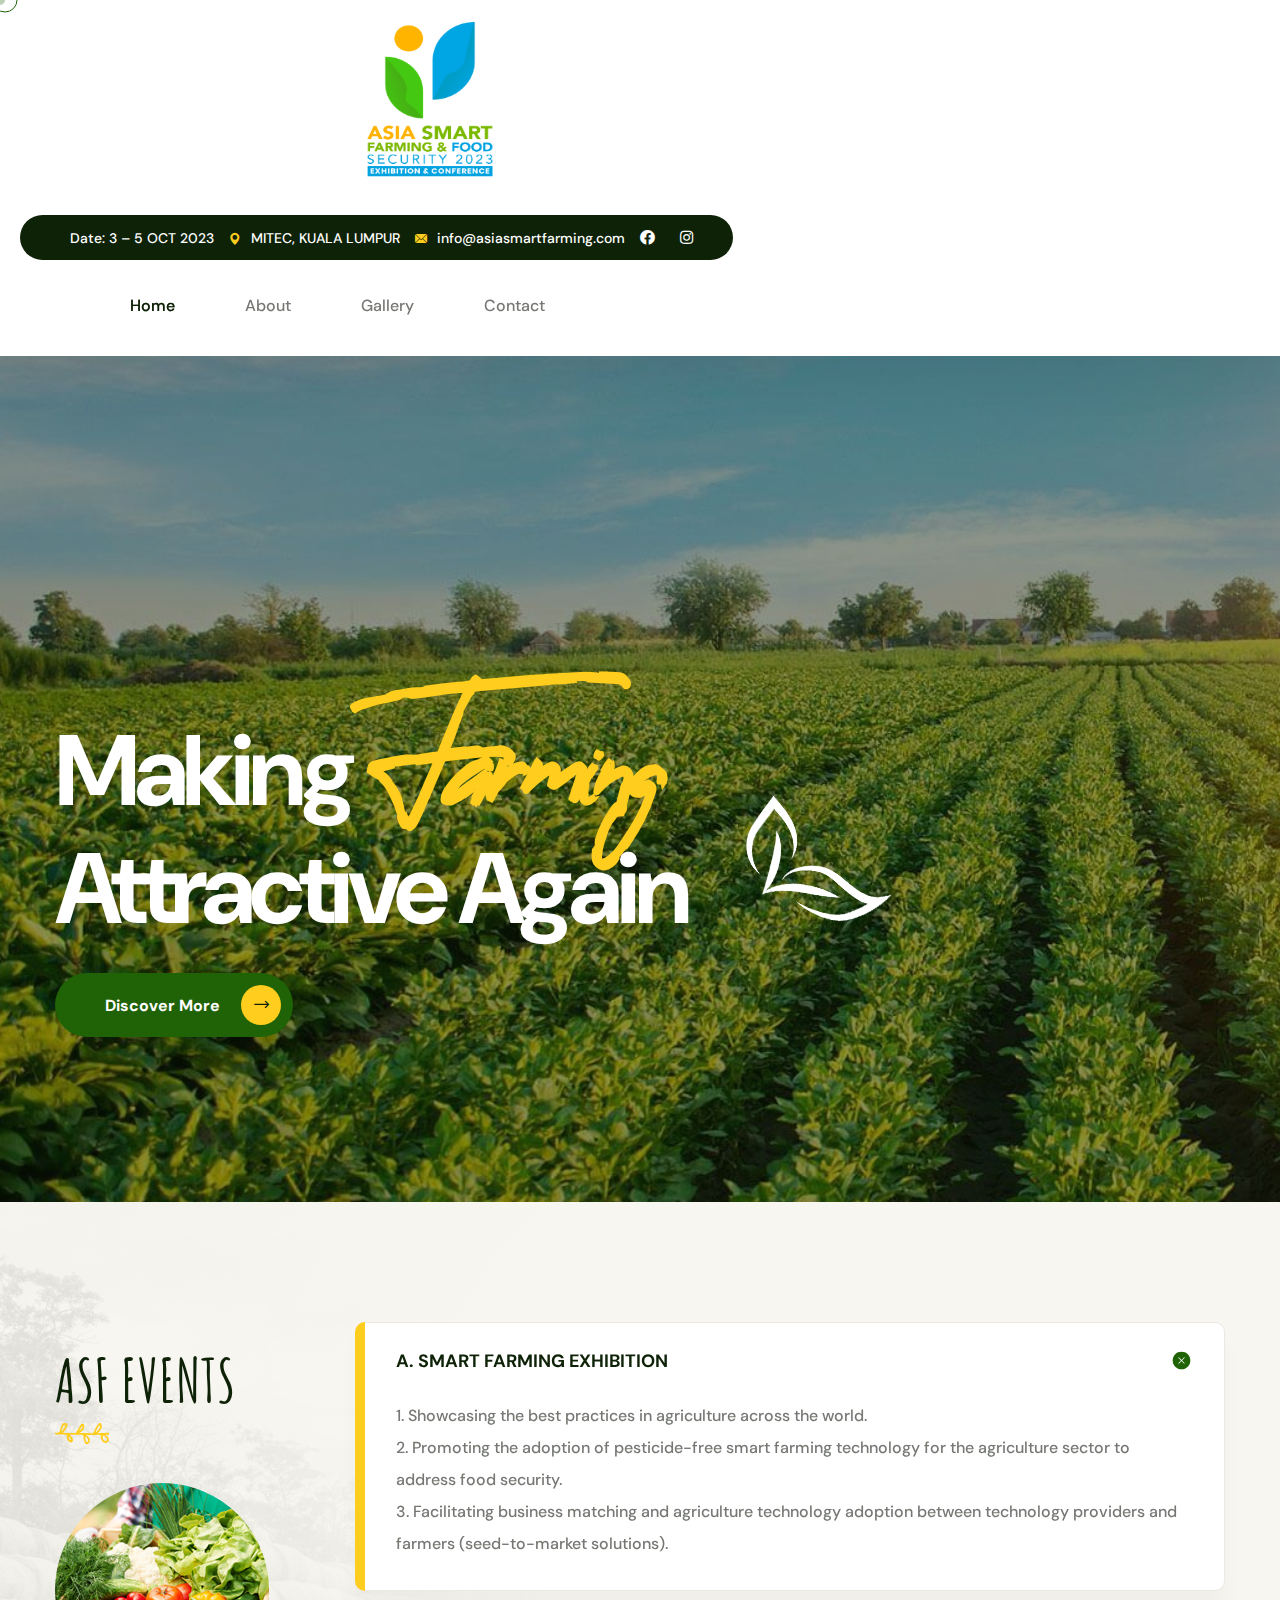
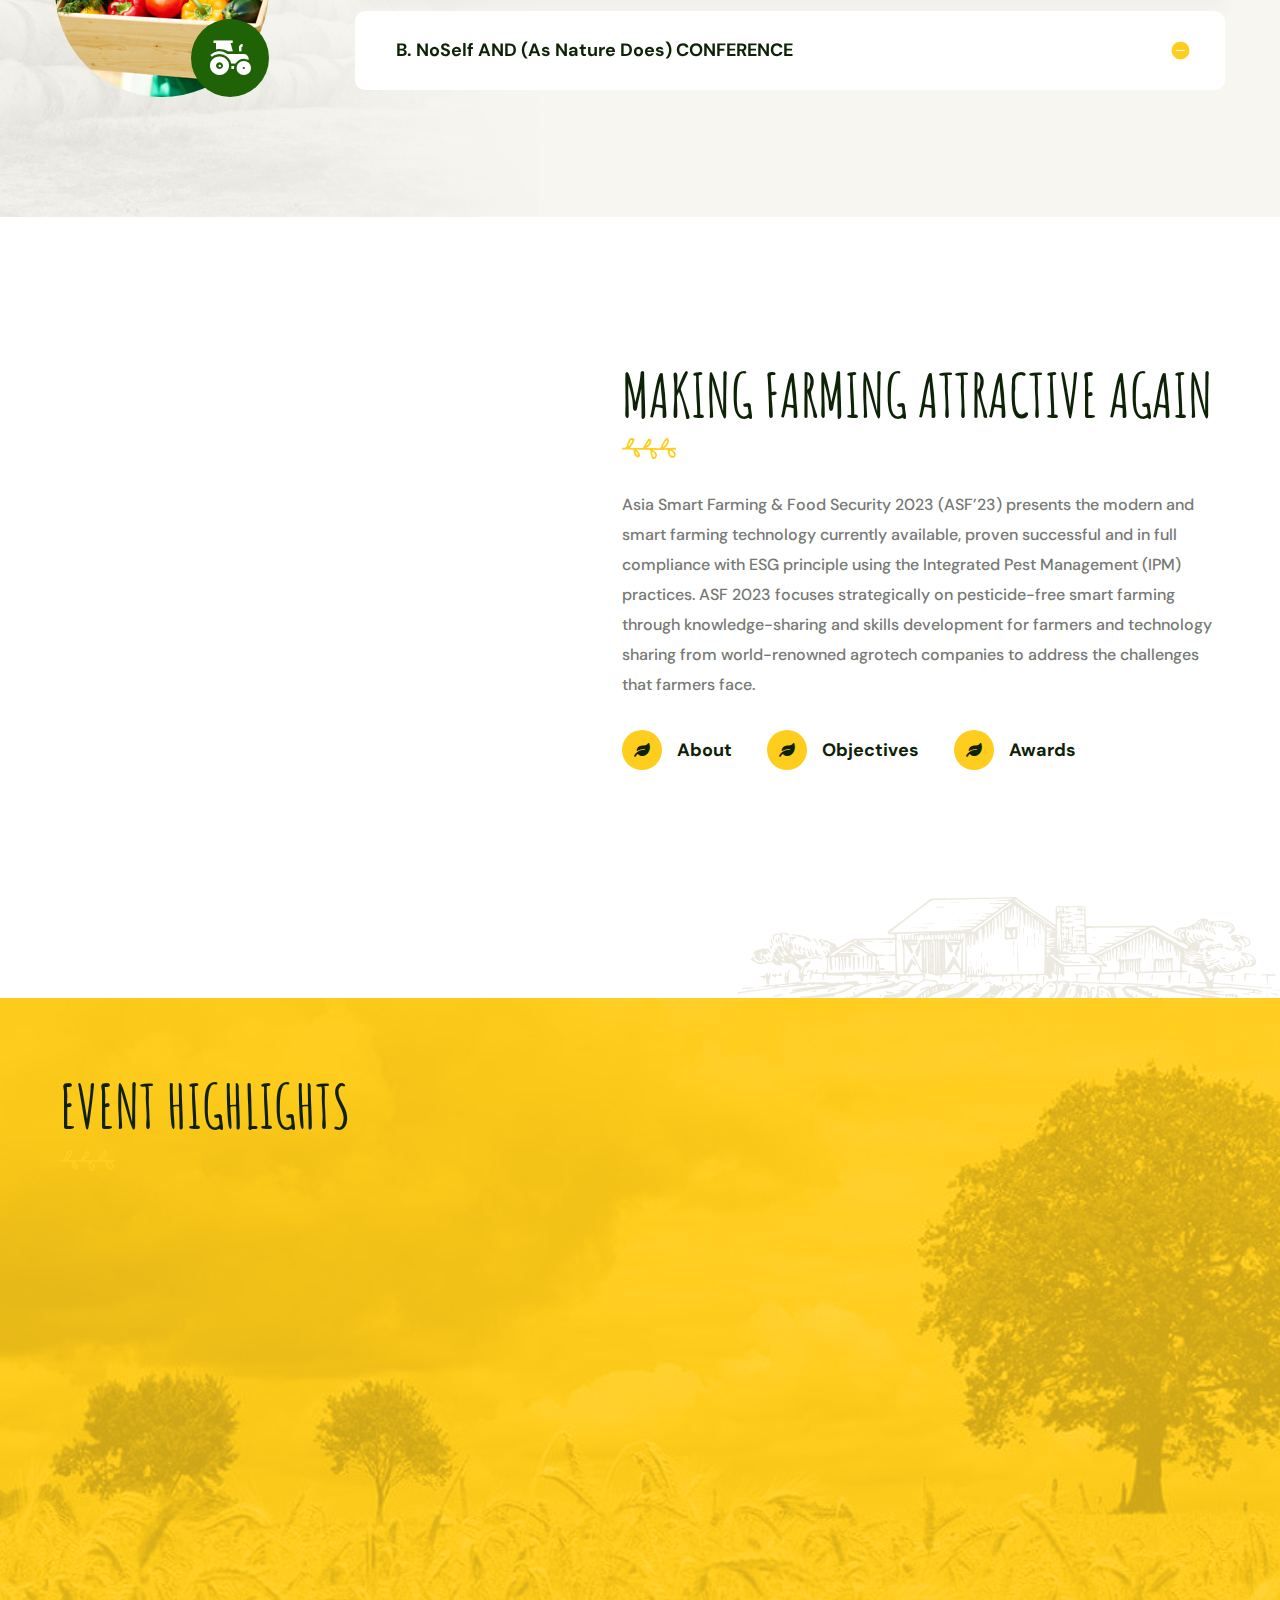
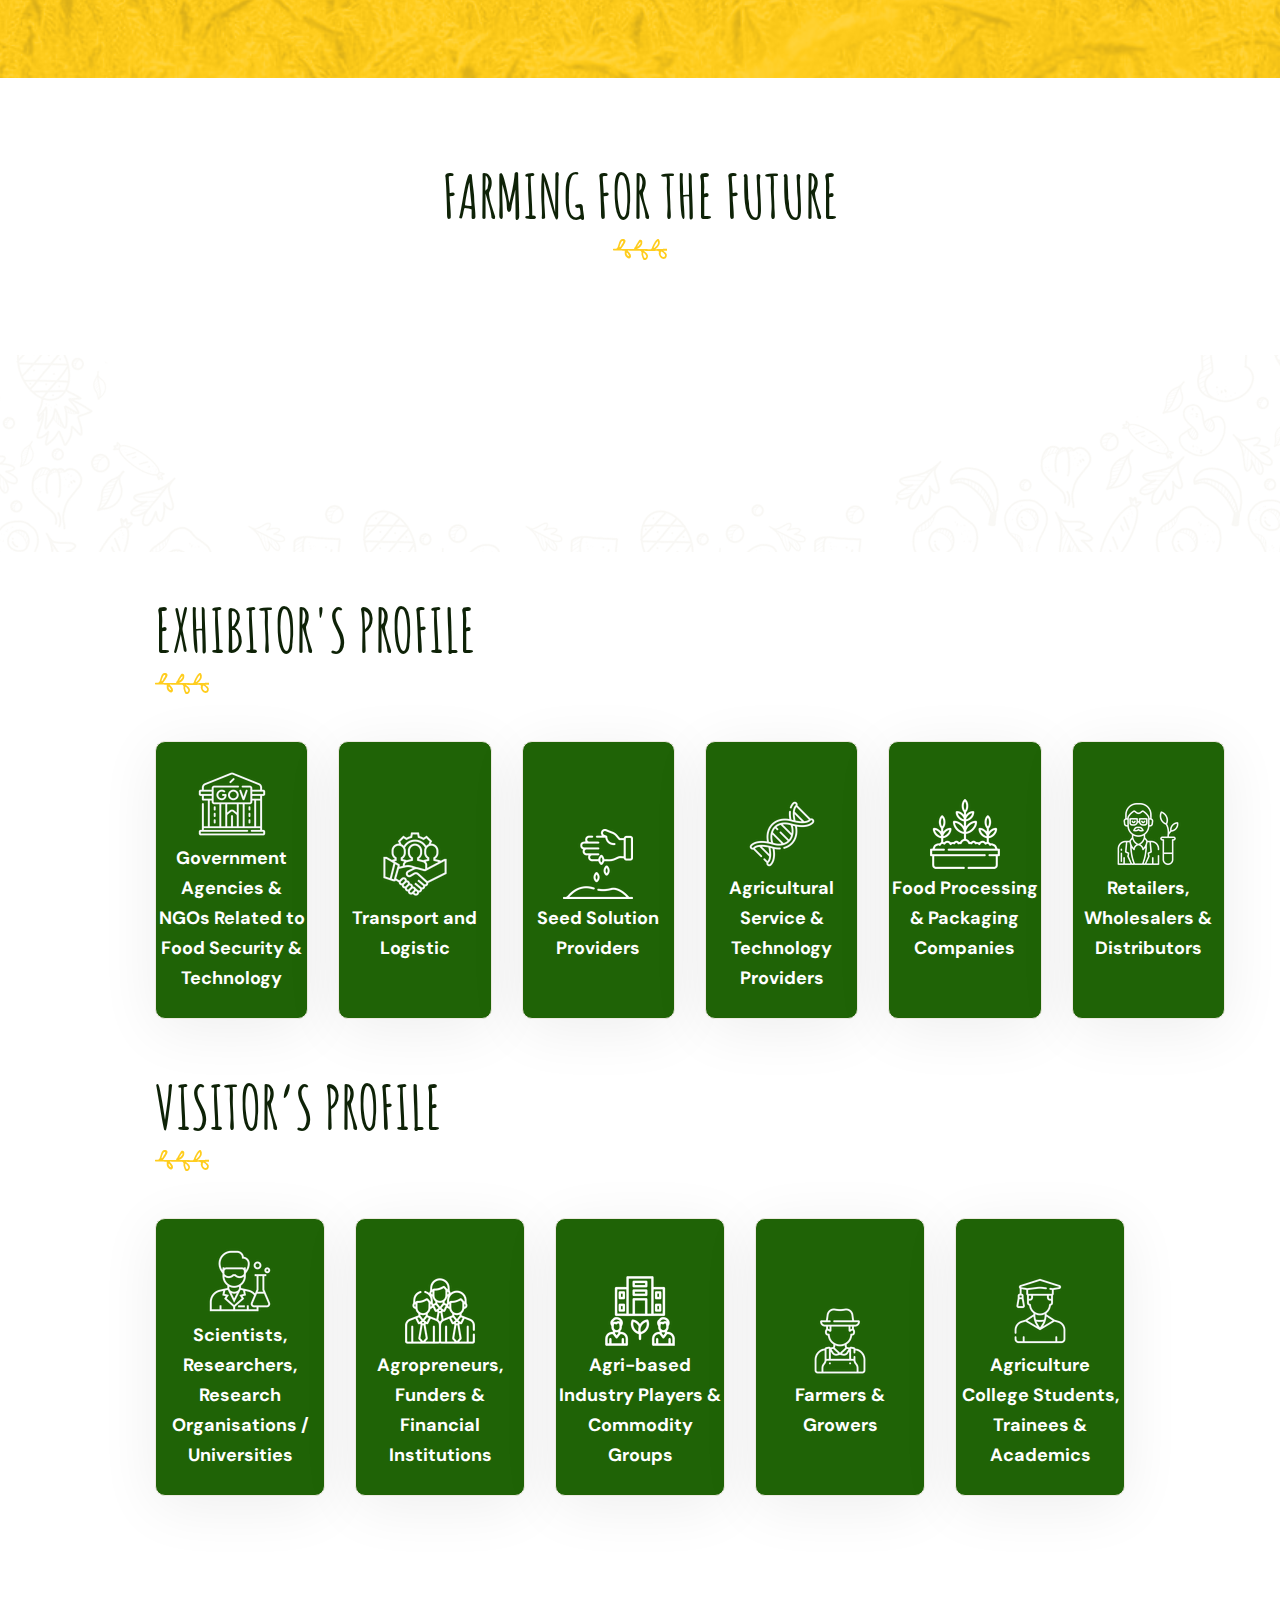
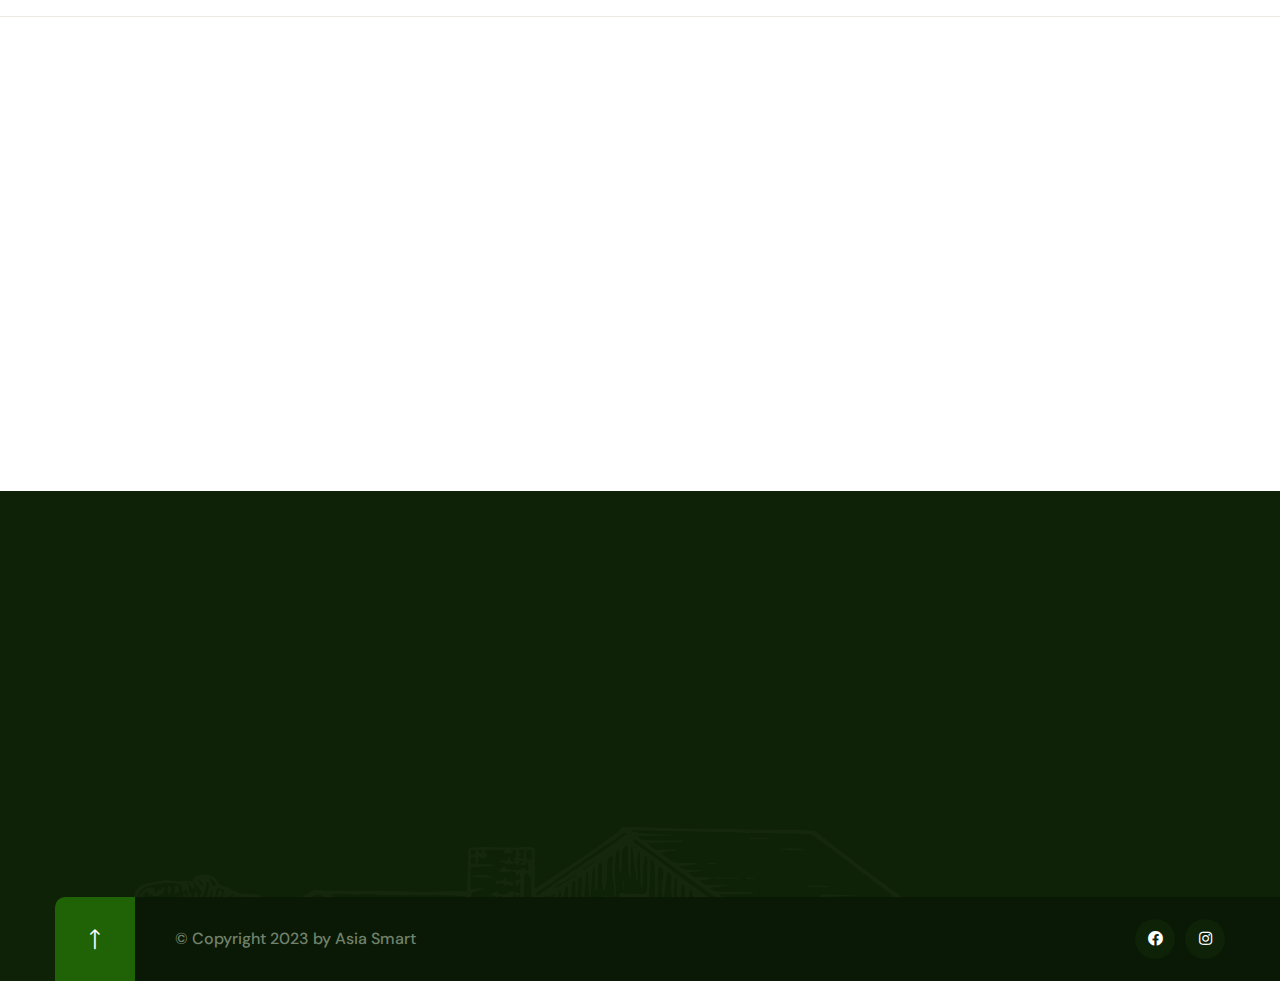
==== index.html @ b43e4cb2 "first commit" ====
<!DOCTYPE html>
<html lang="en">


<head>
    <meta charset="UTF-8" />
    <meta name="viewport" content="width=device-width, initial-scale=1.0" />
    <title> Making Farming Attractive Again</title>
    <!-- favicons Icons -->
    <link rel="apple-touch-icon" sizes="180x180" href="assets/images/favicons/apple-touch-icon.png" />
    <link rel="icon" type="image/png" sizes="32x32" href="assets/images/favicons/favicon-32x32.png" />
    <link rel="icon" type="image/png" sizes="16x16" href="assets/images/favicons/favicon-16x16.png" />
    <link rel="manifest" href="assets/images/favicons/site.webmanifest" />
    <meta name="description" content="Farming Today For a Better Tomorrow " />

    <!-- fonts -->
    <link rel="preconnect" href="https://fonts.googleapis.com/">

    <link rel="preconnect" href="https://fonts.gstatic.com/" crossorigin>

    <link
        href="https://fonts.googleapis.com/css2?family=DM+Sans:ital,wght@0,400;0,500;0,700;1,400;1,500;1,700&amp;display=swap"
        rel="stylesheet">
    <link href="https://fonts.googleapis.com/css2?family=Amatic+SC:wght@400;700&amp;display=swap" rel="stylesheet">

    <link rel="stylesheet" href="assets/vendors/bootstrap/css/bootstrap.min.css" />
    <link rel="stylesheet" href="assets/vendors/animate/animate.min.css" />
    <link rel="stylesheet" href="assets/vendors/animate/custom-animate.css" />
    <link rel="stylesheet" href="assets/vendors/fontawesome/css/all.min.css" />
    <link rel="stylesheet" href="assets/vendors/jarallax/jarallax.css" />
    <link rel="stylesheet" href="assets/vendors/jquery-magnific-popup/jquery.magnific-popup.css" />
    <link rel="stylesheet" href="assets/vendors/nouislider/nouislider.min.css" />
    <link rel="stylesheet" href="assets/vendors/nouislider/nouislider.pips.css" />
    <link rel="stylesheet" href="assets/vendors/odometer/odometer.min.css" />
    <link rel="stylesheet" href="assets/vendors/swiper/swiper.min.css" />
    <link rel="stylesheet" href="assets/vendors/agrion-icons/style.css">
    <link rel="stylesheet" href="assets/vendors/tiny-slider/tiny-slider.min.css" />
    <link rel="stylesheet" href="assets/vendors/reey-font/stylesheet.css" />
    <link rel="stylesheet" href="assets/vendors/owl-carousel/owl.carousel.min.css" />
    <link rel="stylesheet" href="assets/vendors/owl-carousel/owl.theme.default.min.css" />
    <link rel="stylesheet" href="assets/vendors/bxslider/jquery.bxslider.css" />
    <link rel="stylesheet" href="assets/vendors/bootstrap-select/css/bootstrap-select.min.css" />
    <link rel="stylesheet" href="assets/vendors/vegas/vegas.min.css" />
    <link rel="stylesheet" href="assets/vendors/jquery-ui/jquery-ui.css" />
    <link rel="stylesheet" href="assets/vendors/timepicker/timePicker.css" />

    <!-- template styles -->
    <link rel="stylesheet" href="assets/css/agrion.css" />
    <link rel="stylesheet" href="assets/css/agrion-responsive.css" />
</head>

<body class="custom-cursor">

    <div class="custom-cursor__cursor"></div>
    <div class="custom-cursor__cursor-two"></div>





    <div class="preloader">
        <div class="preloader__image"></div>
    </div>
    <!-- /.preloader -->


    <div class="page-wrapper">	
		 <header class="main-header">
            <div class="main-header__wrapper">
                <div class="main-header__wrapper-inner">
                    <div class="main-header__logo">
                        <a href="index.html"><img src="assets/images/resources/logo-3.png" alt="" height="200" width="220"></a>
                    </div>
					
					
                    <div class="main-header__menu-box">
                        <div class="main-header__menu-box-top">
                            <ul class="list-unstyled main-header__contact-list">
							
                                <li>
                                    <div class="icon">
                                        <i class="icon-date"></i>
                                    </div>
                                    <div class="text">
                                       <p> Date: 3 – 5 OCT 2023</p>
                                    </div>
                                </li>
								<li>
                                    <div class="icon">
                                        <i class="icon-pin"></i>
                                    </div>
                                    <div class="text">
                                        <p>MITEC, KUALA LUMPUR</p>
                                    </div>
                                </li>
                               <li>
                                    <div class="icon">
                                        <i class="icon-email"></i>
                                    </div>
                                    <div class="text">
                                        <p><a href="mailto:info@asiasmartfarming.com">info@asiasmartfarming.com</a></p>
                                    </div>
                                </li>
                            </ul>
                            <div class="main-header__social" style="padding-left: 15px;">
                                
                                <a href="https://www.facebook.com/asiasmartfarming" target="_blank"><i class="fab fa-facebook"></i></a>
                                
                                <a href="https://www.instagram.com/asiasmartfarming/" target="_blank"><i class="fab fa-instagram"></i></a>
                            </div>
                        </div>
                        <div class="main-header__menu-box-bottom">
                            <nav class="main-menu">
                                <div class="main-menu__wrapper">
                                    <div class="main-menu__wrapper-inner">
                                        <div class="main-menu__left">
                                            <div class="main-menu__main-menu-box">
                                                <a href="#" class="mobile-nav__toggler"><i class="fa fa-bars"></i></a>
                                                  <ul class="main-menu__list one-page-scroll-menu">
												  <li>
												  
												  </li>
                                                <li class="dropdown current megamenu scrollToLink">
                                                    <a href="index.html">Home </a>
                                                </li>
                                                <li>
                                                    <a href="about.html">About</a>
                                                    <ul class="shadow-box">
                                                        <li><a href="conference.html">Conference</a></li>
                                                        <li><a href="exhibition.html">Exhibition </a></li>
                                                        <li><a href="speakers.html">Speakers </a></li>
                                                    </ul>
                                                </li>
                                                <li>
                                                    <a href="#">Gallery</a>
                                                </li>
                                                <li >
                                                    <a href="#">Contact </a>
                                                </li>
                                            </ul>
                                            </div>
                                        </div>
                                        <!--<div class="main-menu__right">
                                            <div class="main-menu__search-cart-btn-box">
                                                <div class="main-menu__search-box">
                                                    <a href="#"
                                                        class="main-menu__search search-toggler icon-magnifying-glass"></a>
                                                </div>
                                                <div class="main-menu__cart-box">
                                                    <a href="cart.html" class="main-menu__cart icon-shopping-cart"></a>
                                                </div>
                                                <div class="main-menu__btn-box">
                                                    <a href="contact.html" class="thm-btn main-menu__btn">Get Free Quote
                                                        <i class="icon-right-arrow"></i> </a>
                                                </div>
                                            </div>
                                        </div> -->
                                    </div>
                                </div>
                            </nav>
                        </div>
                    </div>
                    <div class="main-header__phone-contact-box">
                        <div class="main-header__phone-number">
                            <a href="tel:60127842284">+60 12 784 2284</a>
                        </div>
                        <div class="main-header__call-box">
                            <div class="main-header__call-inner">
                                <div class="main-header__call-icon">
                                    <span class="fas fa-phone"></span>
                                </div>
                            </div>
                        </div>
                    </div>
                </div>
            </div>
        </header>

        <div class="stricky-header stricked-menu main-menu main-menu-two">
            <div class="sticky-header__content"></div><!-- /.sticky-header__content -->
        </div><!-- /.stricky-header -->

        <!--Main Slider Two Start-->
        <section class="main-slider-two clearfix" id="home">
            <div class="swiper-container thm-swiper__slider" data-swiper-options='{"slidesPerView": 1, "loop": true,
                "effect": "fade",
                "pagination": {
                "el": "#main-slider-pagination",
                "type": "bullets",
                "clickable": true
                },
                "navigation": {
                "nextEl": "#main-slider__swiper-button-next",
                "prevEl": "#main-slider__swiper-button-prev"
                },
                "autoplay": {
                "delay": 5000
                }}'>
                <div class="swiper-wrapper">

                    <div class="swiper-slide">
                        <div class="image-layer-two"
                            style="background-image: url(assets/images/backgrounds/main-slider-1-2.jpg);"></div>
                        <!-- /.image-layer -->
                        <div class="container">
                            <div class="row">
                                <div class="col-xl-12">
                                    <div class="main-slider-two__content">
                                        <p class="main-slider-two__sub-title"></p>
                                        <h2 class="main-slider-two__title">Making     <span>Farming</span><br>
                                            Attractive Again</h2>
                                        <div class="main-slider-two__btn-box">
                                            <a href="#about" class="thm-btn main-slider-two__btn">Discover More <i
                                                    class="icon-right-arrow"></i> </a>
                                        </div>
                                        <div class="main-slider-two__shape-1">
                                            <img src="assets/images/shapes/main-slider-two-shape-1.png" alt=""
                                                class="float-bob-y">
                                        </div>
                                    </div>
                                </div>
                            </div>
                        </div>
                    </div>

                 <!--   <div class="swiper-slide">
                        <div class="image-layer-two"
                            style="background-image: url(assets/images/backgrounds/main-slider-2-2.jpg);"></div>
                        <!-- /.image-layer -->
                    <!--    <div class="container">
                            <div class="row">
                                <div class="col-xl-12">
                                    <div class="main-slider-two__content">
                                        <p class="main-slider-two__sub-title">Welcome to Agriculture Farm</p>
                                        <h2 class="main-slider-two__title">Agriculture <span>&</span><br>
                                            Pure Eco Farming</h2>
                                        <div class="main-slider-two__btn-box">
                                            <a href="about.html" class="thm-btn main-slider-two__btn">Discover More <i
                                                    class="icon-right-arrow"></i> </a>
                                        </div>
                                        <div class="main-slider-two__shape-1">
                                            <img src="assets/images/shapes/main-slider-two-shape-1.png" alt=""
                                                class="float-bob-y">
                                        </div>
                                    </div>
                                </div>
                            </div>
                        </div>
                    </div>

                    <div class="swiper-slide">
                        <div class="image-layer-two"
                            style="background-image: url(assets/images/backgrounds/main-slider-2-3.jpg);"></div>
                        <!-- /.image-layer -->
                      <!--  <div class="container">
                            <div class="row">
                                <div class="col-xl-12">
                                    <div class="main-slider-two__content">
                                        <p class="main-slider-two__sub-title">Welcome to Agriculture Farm</p>
                                        <h2 class="main-slider-two__title">Agriculture <span>&</span><br>
                                            Pure Eco Farming</h2>
                                        <div class="main-slider-two__btn-box">
                                            <a href="about.html" class="thm-btn main-slider-two__btn">Discover More <i
                                                    class="icon-right-arrow"></i> </a>
                                        </div>
                                        <div class="main-slider-two__shape-1">
                                            <img src="assets/images/shapes/main-slider-two-shape-1.png" alt=""
                                                class="float-bob-y">
                                        </div>
                                    </div>
                                </div>
                            </div>
                        </div>
                    </div> -->


                </div>

               <!-- <div class="swiper-pagination" id="main-slider-pagination"></div>-->

                <!-- If we need navigation buttons -->
               <!-- <div class="main-slider__nav">
                    <div class="swiper-button-prev" id="main-slider__swiper-button-next">
                        <i class="icon-right-arrow"></i>
                    </div>
                    <div class="swiper-button-next" id="main-slider__swiper-button-prev">
                        <i class="icon-right-arrow"></i>
                    </div>
                </div> -->

            </div>
        </section>
        <!--Main Slider Two End-->
		 <!--Faq One Start-->
        <section class="faq-one">
            <div class="faq-one-bg" style="background-image: url(assets/images/backgrounds/faq-one-bg.png);"></div>
            <div class="container">
                <div class="row">
                    <div class="col-xl-3">
                        <div class="faq-one__left">
                            <div class="section-title text-left">
                                <span class="section-title__tagline"></span>
                                <h2 class="section-title__title">ASF EVENTS</h2>
                                <div class="section-title__icon">
                                    <img src="assets/images/icon/section-title-icon-1.png" alt="">
                                </div>
                            </div>
                            <div class="faq-one__img-box">
                                <div class="faq-one__img">
                                    <img src="assets/images/resources/faq-one-1.jpg" alt="">
                                    <div class="faq-one__img-icon">
                                        <span class="icon-tractor"></span>
                                    </div>
                                </div>
                                <!--<ul class="faq-one__points list-unstyled">
                                    <li class="faq-one__points-list">
                                        <div class="faq-one__icon">
                                            <span class="fa fa-check"></span>
                                        </div>
                                        <div class="faq-one__text">
                                            <p>Refresing to get such touch</p>
                                        </div>
                                    </li>
                                    <li class="faq-one__points-list">
                                        <div class="faq-one__icon">
                                            <span class="fa fa-check"></span>
                                        </div>
                                        <div class="faq-one__text">
                                            <p>Duis aute irure dolor</p>
                                        </div>
                                    </li>
                                    <li class="faq-one__points-list">
                                        <div class="faq-one__icon">
                                            <span class="fa fa-check"></span>
                                        </div>
                                        <div class="faq-one__text">
                                            <p>Reprehenderit in voluptate</p>
                                        </div>
                                    </li>
                                    <li class="faq-one__points-list">
                                        <div class="faq-one__icon">
                                            <span class="fa fa-check"></span>
                                        </div>
                                        <div class="faq-one__text">
                                            <p>Fugiat nulla pariatur cillum</p>
                                        </div>
                                    </li>
                                    <li class="faq-one__points-list">
                                        <div class="faq-one__icon">
                                            <span class="fa fa-check"></span>
                                        </div>
                                        <div class="faq-one__text">
                                            <p>Velit esse dolore eu</p>
                                        </div>
                                    </li>
                                </ul> -->
                            </div>
                        </div>
                    </div>
                    <div class="col-xl-9">
                        <div class="faq-one__right">
                            <div class="accrodion-grp" data-grp-name="faq-one-accrodion">
                                <div class="accrodion active">
                                    <div class="accrodion-title">
                                        <h4>A. SMART FARMING EXHIBITION</h4>
                                    </div>
                                    <div class="accrodion-content">
                                        <div class="inner">
                                            <p>1. Showcasing the best practices in agriculture across the world.</p>
											<p>2. Promoting the adoption of pesticide-free smart farming technology for the agriculture sector to address food security.</p>
											<p>3. Facilitating business matching and agriculture technology adoption between technology providers and farmers (seed-to-market solutions).</p>
                                        </div><!-- /.inner -->
                                    </div>
                                </div>
                                <div class="accrodion">
                                    <div class="accrodion-title">
                                        <h4>B. NoSelf AND (As Nature Does) CONFERENCE</h4>
                                    </div>
                                    <div class="accrodion-content">
                                        <div class="inner">
                                            <p>1. Sharing scientific knowledge and background of the breakthrough findings of the inhibitory effect of extra-cellular DNA (Self-DNA).</p>
											<p>2. Promoting awareness of the Self-DNA principles and presenting a sustainable path forward in agriculture.</p>
											<p>3. Providing a platform to accelerate the implementation and use of Self-DNA technology in agriculture.</p>
                                        </div><!-- /.inner -->
                                    </div>
                                </div>
                                
                            </div>
                        </div>
                    </div>
                </div>
            </div>
        </section>
        <!--Faq One End-->

<!--About Two Start-->
        <section class="about-two" id="about">
            <div class="about-two__bg float-bob-x">
                <img src="assets/images/backgrounds/about-two-bg-1.png" alt="">
            </div>
            <div class="container">
                <div class="row">
                    <div class="col-xl-5">
                        <div class="about-two__left">
                            <div class="about-two__img wow slideInLeft" data-wow-delay="100ms"
                                data-wow-duration="2500ms">
                                <img src="assets/images/resources/about-one-1.jpg" alt="">
                                <!--<div class="about-two__experience">
                                    <div class="about-two__experience-count-box">
                                        <h3 class="odometer" data-count="18"></h3>
                                        <span class="about-two__experience-plus"></span>
                                    </div>
                                    <p class="about-two__experience-text">
                                        <br></p>
                                </div>-->
                            </div>
                        </div>
                    </div>
                    <div class="col-xl-7">
                        <div class="about-Two__right">
                            <div class="section-title text-left">
                                <span class="section-title__tagline"></span>
                                <h2 class="section-title__title">MAKING FARMING ATTRACTIVE AGAIN</h2>
                                <div class="section-title__icon">
                                    <img src="assets/images/icon/section-title-icon-1.png" alt="">
                                </div>
                            </div>
                            <p class="about-two__text">Asia Smart Farming & Food Security 2023
(ASF’23) presents the modern and smart
farming technology currently available, proven
successful and in full compliance with ESG
principle using the Integrated Pest
Management (IPM) practices. ASF 2023
focuses strategically on pesticide-free smart
farming through knowledge-sharing and skills
development for farmers and technology
sharing from world-renowned agrotech
companies to address the challenges that
farmers face. </p>
                            <ul class="about-two__points list-unstyled">
                                <li>
                                    <div class="about-two__icon">
                                        <span class="fa fa-leaf"></span>
                                    </div>
                                    <div class="about-two__title">
                                        <h3>About</h3>
                                    </div>
                                </li>
                                <li>
                                    <div class="about-two__icon">
                                        <span class="fa fa-leaf"></span>
                                    </div>
                                    <div class="about-two__title">
                                        <h3>Objectives</h3>
                                    </div>
                                </li>
                                <li>
                                    <div class="about-two__icon">
                                        <span class="fa fa-leaf"></span>
                                    </div>
                                    <div class="about-two__title">
                                        <h3>Awards</h3>
                                    </div>
                                </li>
                            </ul>
                           <!-- <div class="about-two__btn-box">
                                <a href="#" class="thm-btn">Discover More <i class="icon-right-arrow"></i> </a>
                            </div> -->
                        </div>
                    </div>
					<div class="row" style="margin-top:40px;">
				<!--	<div class="col-xl-12">
					<p style="word-spacing:5px;">Asia Smart Farming & Food Security 2023 (AFS’23) presents the modern and smart farming technology currently available, proven successful and in full compliance with 
					ESG principle using the Integrated pest Management (IPM) practices.</p><br>
					<p style="word-spacing:5px;">The NoSelf, As Nature Does (AND) is another breakthrough technology and has great potential for effective crop protection for human and animal health using biological solutions 
					and practices. This technology uses Self-DNA inhibition mechanism together with micro algae to manage the risk of pests and diseases in farming and plantation activities.</p><br>
					<p style="word-spacing:5px;">Asia Smart Farming and Food Security 2023 will spearhead the IR4.0 action plan with the intention of making farming a great business alternative. Additionally, a new and 
					conducive farming ecosystem especially for lowland and smallholding farming are expected to be created through the publicprivate partnership (PPP) to address the food security 
					issue permanently</p><br>
					<p style="word-spacing:5px;">ASF 2023 at MITEC will be a strategic conference focusing on a specific and targeted interest groups primarily farmers, B2B matching, product pitching, mini experiential 
					exhibitions, training opportunities. The ASF 2023 event will be the advisory platform for ease of reference on smart farming and NoSelf-DNA technology.</p>
					</div> -->
					</div>
                </div>
            </div>
        </section>
        <!--About Two End-->
        <!--Feature Two Start-->
        <section class="feature-two">
            <div class="feature-two__bg" style="background-image: url(assets/images/backgrounds/feature-two-bg.jpg);">
            </div>
			
            
                <div class="row" style="padding-left:60px; padding-right:60px;">
				<div class="section-title text-left">
                           
                            <h2 class="section-title__title" style="padding-top:80px;">Event Highlights</h2>
                            <div class="section-title__icon">
                                <img src="assets/images/icon/section-title-icon-1.png" alt="">
                            </div>
                        </div>
                    <!--Feature Two Single Start-->
                    <div class="col-xl-2 col-lg-6 col-md-6 wow fadeInUp" data-wow-delay="100ms">
                        <div class="feature-two__single">
                            <div class="feature-two__inner">
                                <div class="feature-two__icon">
                                    <span><img src="assets/images/icon/event_highlights-01.png" alt=""></span>
                                </div>
                                <div class="feature-two__content">
                                    <h3 class="feature-two__title"><a href="#">Conference</a></h3>
                                    
                                </div>
                            </div>
                            <div class="feature-two__count"></div>
                        </div>
                    </div>
                    <!--Feature Two Single End-->
                    <!--Feature Two Single Start-->
                    <div class="col-xl-2 col-lg-6 col-md-6 wow fadeInUp" data-wow-delay="200ms">
                        <div class="feature-two__single">
                            <div class="feature-two__inner">
                                <div class="feature-two__icon">
                                    <span><img src="assets/images/icon/event_highlights-06.png" alt=""></span>
                                </div>
                                <div class="feature-two__content">
                                    <h3 class="feature-two__title"><a href="#">Exhibition</a></h3>
                                    
                                </div>
                            </div>
                            <div class="feature-two__count"></div>
                        </div>
                    </div>
                    <!--Feature Two Single End-->
                    <!--Feature Two Single Start-->
                    <div class="col-xl-2 col-lg-6 col-md-6 wow fadeInUp" data-wow-delay="300ms">
                        <div class="feature-two__single">
                            <div class="feature-two__inner">
                                <div class="feature-two__icon">
                                    <span><img src="assets/images/icon/event_highlights-02.png" alt=""></span>
                                </div>
                                <div class="feature-two__content">
                                    <h3 class="feature-two__title"><a href="#">BUSINESS MATCHING</a></h3>
                                   
                                </div>
                            </div>
                            <div class="feature-two__count"></div>
                        </div>
                    </div>
                    <!--Feature Two Single End-->
                    <!--Feature Two Single Start-->
                    <div class="col-xl-2 col-lg-6 col-md-6 wow fadeInUp" data-wow-delay="400ms">
                        <div class="feature-two__single">
                            <div class="feature-two__inner">
                                <div class="feature-two__icon">
                                    <span><img src="assets/images/icon/event_highlights-05.png" alt=""></span>
                                </div>
                                <div class="feature-two__content">
                                    <h3 class="feature-two__title"><a href="#">Product Pitching</a></h3>
                                    
                                </div>
                            </div>
                            <div class="feature-two__count"></div>
                        </div>
                    </div>
					<div class="col-xl-2 col-lg-6 col-md-6 wow fadeInUp" data-wow-delay="400ms">
                        <div class="feature-two__single">
                            <div class="feature-two__inner">
                                <div class="feature-two__icon">
                                    <span><img src="assets/images/icon/kno-sha.png" alt=""></span>
                                </div>
                                <div class="feature-two__content">
                                    <h3 class="feature-two__title"><a href="#">KNOWLEDGE SHARING</a></h3>
                                    
                                </div>
                            </div>
                            <div class="feature-two__count"></div>
                        </div>
                    </div>
					<div class="col-xl-2 col-lg-6 col-md-6 wow fadeInUp" data-wow-delay="400ms">
                        <div class="feature-two__single">
                            <div class="feature-two__inner">
                                <div class="feature-two__icon">
                                    <span><img src="assets/images/icon/event_highlights-04.png" alt=""></span>
                                </div>
                                <div class="feature-two__content">
                                    <h3 class="feature-two__title"><a href="#">Tech Showcase</a></h3>
                                    
                                </div>
                            </div>
                            <div class="feature-two__count"></div>
                        </div>
                    </div>
                    <!--Feature Two Single End-->
                </div>
            
        </section>
        <!--Feature Two End-->

        <!--Counter One Start-->
        <section class="counter-one">
            <div class="counter-one__bg" style="background-image: url(assets/images/shapes/testimonial-three-shape-1.png);">
            </div>
            <div class="container">
                <div class="row">
				<div class="section-title text-center">
                                <span class="section-title__tagline"></span>
                                <h2 class="section-title__title">Farming for the future
</h2>
                                <div class="section-title__icon">
                                    <img src="assets/images/icon/section-title-icon-1.png" alt="">
                                </div>
                            </div>
                    <div class="col-xl-12">
                        <div class="counter-one__inner">
                            <ul class="list-unstyled counter-one__list">
                                <li class="counter-one__single wow fadeInLeft" data-wow-delay="100ms">
                                    <div class="counter-one__icon">
                                        <span class="icon-seeds"></span>
                                        <div class="counter-one__shape-one">
                                            <img src="assets/images/shapes/counter-one-shape-1.png" alt="">
                                        </div>
                                        <div class="counter-one__shape-two">
                                            <img src="assets/images/shapes/counter-one-shape-2.png" alt="">
                                        </div>
                                    </div>
                                    <div class="counter-one__content-box count-box">
                                        <h3 class="count-text" data-stop="30" data-speed="1500"></h3>+
                                        <p class="counter-one__text">Exhibitors</p>
                                    </div>
                                </li>
                                <li class="counter-one__single wow fadeInLeft" data-wow-delay="200ms">
                                    <div class="counter-one__icon">
                                        <span class="icon-cotton"></span>
                                        <div class="counter-one__shape-one">
                                            <img src="assets/images/shapes/counter-one-shape-1.png" alt="">
                                        </div>
                                        <div class="counter-one__shape-two">
                                            <img src="assets/images/shapes/counter-one-shape-2.png" alt="">
                                        </div>
                                    </div>
                                    <div class="counter-one__content-box count-box">
                                        <h3 class="count-text" data-stop="10" data-speed="1500"></h3>+
                                        <p class="counter-one__text">Speakers</p>
                                    </div>
                                </li>
                                <li class="counter-one__single wow fadeInLeft" data-wow-delay="300ms">
                                    <div class="counter-one__icon">
                                        <span class="icon-customer"></span>
                                        <div class="counter-one__shape-one">
                                            <img src="assets/images/shapes/counter-one-shape-1.png" alt="">
                                        </div>
                                        <div class="counter-one__shape-two">
                                            <img src="assets/images/shapes/counter-one-shape-2.png" alt="">
                                        </div>
                                    </div>
                                    <div class="counter-one__content-box count-box">
                                        <h3 class="count-text" data-stop="500" data-speed="1500"></h3>+
                                        <p class="counter-one__text"> Delegates</p>
                                    </div>
                                </li>
                                <li class="counter-one__single wow fadeInLeft" data-wow-delay="400ms">
                                    <div class="counter-one__icon">
                                        <span class="icon-farmer"></span>
                                        <div class="counter-one__shape-one">
                                            <img src="assets/images/shapes/counter-one-shape-1.png" alt="">
                                        </div>
                                        <div class="counter-one__shape-two">
                                            <img src="assets/images/shapes/counter-one-shape-2.png" alt="">
                                        </div>
                                    </div>
                                    <div class="counter-one__content-box count-box">
                                        <h3 class="count-text" data-stop="3000" data-speed="3000"></h3>+
                                        <p class="counter-one__text">Visitors</p>
                                    </div>
                                </li>
                            </ul>
                        </div>
                    </div>
                </div>
            </div>
        </section>
        <!--Counter One End-->
<!--Healthey Food One Start-->
        <section class="healthy-food-one">
            <div class="healthy-food-one__bg float-bob-x"
                style="background-image: url(assets/images/shapes/healthy-food-one-shape-1.png);"></div>
            <div class="container">
                <div class="row">
                    <div class="col-xl-1">
                        <div class="healthy-food-one__left">
                            <div class="healthy-food-one__img">
                                <img src="assets/images/resources/healthy-food-one-1.jpg" alt="">
                            </div>
                        </div>
                    </div>
                    <div class="col-xl-11">
                        <div class="healthy-food-one__right">
                            <div class="section-title text-left">
                                <span class="section-title__tagline"></span>
                                <h2 class="section-title__title">Exhibitor's Profile </h2>
                                <div class="section-title__icon">
                                    <img src="assets/images/icon/section-title-icon-1.png" alt="">
                                </div>
                            </div>
                            
                            <ul class="list-unstyled healthy-food-one__list">
							<li class="healthy-food-one__single">
                                    <div class="healthy-food-one__content">
                                        <div class="healthy-food-one__icon">
                                            <span><img src="assets/images/icon/rsz_audience-02.png" alt=""></span>
                                        </div>
                                        <p class="healthy-food-one__title">Government Agencies & NGOs Related to Food Security & Technology</p>
                                    </div>
                                </li>
                                <li class="healthy-food-one__single">
                                    <div class="healthy-food-one__content">
                                        <div class="healthy-food-one__icon"><br><br>
                                            <span><img src="assets/images/icon/rsz_audience-08.png" alt=""></span>
                                        </div>
                                        <p class="healthy-food-one__title">Transport and Logistic<br><br></p>
                                    </div>
                                </li>
                                <li class="healthy-food-one__single">
                                    <div class="healthy-food-one__content">
                                        <div class="healthy-food-one__icon"><br><br>
                                             <span><img src="assets/images/icon/rsz_asf_icon-01.png" alt=""></span>
                                        </div>
                                        <p class="healthy-food-one__title">Seed Solution Providers<br><br></p>
                                    </div>
                                </li>
                                <li class="healthy-food-one__single">
                                    <div class="healthy-food-one__content">
                                        <div class="healthy-food-one__icon"><br>
                                            <span><img src="assets/images/icon/rsz_audience-01.png" alt=""></span>
                                        </div>
                                        <p class="healthy-food-one__title">Agricultural Service & Technology Providers<br></p>
                                    </div>
                                </li>
								
								
								<li class="healthy-food-one__single">
                                    <div class="healthy-food-one__content">
                                        <div class="healthy-food-one__icon"><br>
                                           <span><img src="assets/images/icon/rsz_1asf_icon-02.png" alt=""></span>
                                        </div>
                                        <p class="healthy-food-one__title">Food Processing & Packaging Companies<br><br> </p>
                                    </div>
                                </li>
								<li class="healthy-food-one__single">
                                    <div class="healthy-food-one__content">
                                        <div class="healthy-food-one__icon"><br>
                                            <span><img src="assets/images/icon/rsz_audience-03.png" alt=""></span>
                                        </div>
                                        <p class="healthy-food-one__title">Retailers, Wholesalers & Distributors<br><br></p>
                                    </div>
                                </li>
								</ul><br>
								<div class="section-title text-left">
                                <span class="section-title__tagline"></span>
                                <h2 class="section-title__title">Visitor’s Profile </h2>
                                <div class="section-title__icon">
                                    <img src="assets/images/icon/section-title-icon-1.png" alt="">
                                </div>
                            </div>
								<ul class="list-unstyled healthy-food-one__list">
								
								<li class="healthy-food-one__single">
                                    <div class="healthy-food-one__content">
                                        <div class="healthy-food-one__icon">
                                            <span><img src="assets/images/icon/rsz_1audience-09.png" alt=""></span>
                                        </div>
                                        <p class="healthy-food-one__title">Scientists, Researchers, Research Organisations / Universities</p>
                                    </div>
                                </li>
								<li class="healthy-food-one__single">
                                    <div class="healthy-food-one__content">
                                        <div class="healthy-food-one__icon"><br>
                                            <span><img src="assets/images/icon/rsz_asf_icon-03.png" alt=""></span>
                                        </div>
                                        <p class="healthy-food-one__title">Agropreneurs, Funders & Financial Institutions<br></p>
                                    </div>
                                </li>
								<li class="healthy-food-one__single">
                                    <div class="healthy-food-one__content">
                                        <div class="healthy-food-one__icon"><br>
                                            <span><img src="assets/images/icon/rsz_1asf_icon-04.png" alt=""></span>
                                        </div>
                                        <p class="healthy-food-one__title">Agri-based Industry Players & Commodity Groups<br></p>
                                    </div>
                                </li>
								<li class="healthy-food-one__single">
                                    <div class="healthy-food-one__content">
                                        <div class="healthy-food-one__icon"><br><br>
                                            <span><img src="assets/images/icon/rsz_audience-04.png" alt=""></span>
                                        </div>
                                        <p class="healthy-food-one__title">Farmers & <br>Growers<br><br></p>
                                    </div>
                                </li>
								<li class="healthy-food-one__single">
                                    <div class="healthy-food-one__content">
                                        <div class="healthy-food-one__icon"><br>
                                            <span><img src="assets/images/icon/rsz_1audience-07.png" alt=""></span>
                                        </div>
                                        <p class="healthy-food-one__title">Agriculture <br>College Students, Trainees & Academics</p>
                                    </div>
                                </li>
								
                            </ul>
                        </div>
                    </div>
                </div>
            </div>
        </section>
        <!--Healthey Food One End-->
		 <!--Blog Two Start-->
        
        

       

        <!--Brand One Start-->
        <section class="brand-one">
            <div class="brand-one__inner">
                <div class="container">
                   <div class="row">
				  
                   
                   
                    <!--Instagram Single End-->
                    <!--Instagram Single Start-->
					
                   
                     <!--Instagram Single Start--> 
					 <div class="col-xl-4 col-lg-4 col-md-12 wow fadeInUp" data-wow-delay="200ms">
					 <h2 class="section-title__title">Jointly Organised by</h2>
                        <div class="instagram__single">
                            <div class="instagram__img">
                                <img src="assets/images/blog/ABSG.png" alt="" width="100px;">
                               
                            </div>
                        </div>
                    </div>
                   <div class="col-xl-4 col-lg-4 col-md-12 wow fadeInUp" data-wow-delay="100ms">
				  
                        <div class="instagram__single">
                            <div class="instagram__img" style="margin-top:200px;">
                                <img src="assets/images/blog/MEI.png" alt="" width="100px;">
                                
                            </div>
                        </div>
                    </div>
                     <div class="col-xl-4 col-lg-4 col-md-12 wow fadeInUp" data-wow-delay="300ms">
					<h2 class="section-title__title">Venue Partner</h2>
                        <div class="instagram__single">
                            <div class="instagram__img">
                                <img src="assets/images/blog/MIT.png" alt="" width="100px;">
                                
                            </div>
                        </div>
                    </div>
                </div>
                </div>
            </div>
        </section>
        <!--Brand One End-->

        <!--Site Footer Start-->
        <footer class="site-footer">
            <div class="site-footer__top">
                <div class="container">
                    <div class="site-footer__top-inner">
                        <div class="site-footer-shape-1 float-bob-x"
                            style="background-image: url(assets/images/shapes/site-footer-shape-1.png);"></div>
                        <div class="row">
                            <div class="col-xl-3 col-lg-6 col-md-6 wow fadeInUp" data-wow-delay="100ms">
                                <div class="footer-widget__column footer-widget__about">
                                    <div class="footer-widget__logo">
                        <a href="index.html"><img src="assets/images/resources/logo-3.png" alt="" height="200" width="220"></a>
                                    </div>
                                   
                                </div>
                            </div>
                            <div class="col-xl-3 col-lg-6 col-md-6 wow fadeInUp" data-wow-delay="200ms">
                               <div class="footer-widget__title-box">
                                        <h3 class="footer-widget__title">Contact</h3>
                                    </div>
                                    <ul class="footer-widget__Contact-list list-unstyled">
                                        <li>
                                            <div class="icon">
                                                <span class="fas fa-phone-square-alt"></span>
                                            </div>
                                            <div class="text">
                                                <p><a href="tel:+60127842284">(+603) 8070 7666</a></p>
												<p><a href="tel:+60127842284">(+012) 335 5067</a></p>
                                            </div>
                                        </li>
                                        <li>
                                            <div class="icon">
                                                <span class="fas fa-envelope"></span>
                                            </div>
                                            <div class="text">
                                                <p><a href="mailto:info@asiasmartfarming.com">info@asiasmartfarming.com</a></p>
                                            </div>
                                        </li>
                                        <li>
                                            <div class="icon">
                                                <span class="icon-pin"></span>
                                            </div>
                                            <div class="text">
                                                <p>73, Jalan Tpk 2/8, Taman Perindustrian Kinrara, 47100, Puchong, Selangor, Malaysia</p>
                                            </div>
                                        </li>
                                    </ul>
                            </div>
                            <div class="col-xl-6 col-lg-6 col-md-6 wow fadeInUp" data-wow-delay="400ms">
                                <div class="footer-widget__column footer-widget__Contact">
                                    <div class="footer-widget__title-box">
                                        <h3 class="footer-widget__title">Making farming attractive again</h3>
                                    </div>
                                    <form action="assets/inc/sendemail.php" class="contact-one__form contact-one-validated" novalidate="novalidate">
                                        <div class="row">
                                            <div class="col-xl-6 col-lg-6 col-md-6">
                                                <div class="contact-one__input-box">
                                                    <input type="text" placeholder="Your Name" name="name">
                                                </div>
                                            </div>
                                            <div class="col-xl-6 col-lg-6 col-md-6">
                                                <div class="contact-one__input-box">
                                                    <input type="email" placeholder="Email Address" name="email">
                                                </div>
                                            </div>
											<div class="col-xl-12 col-lg-12 col-md-12">
                                                <div class="contact-one__input-box">
                                                    <input type="text" placeholder="Phone" name="phone">
                                                </div>
                                            </div>
                                        </div>
                                        <div class="row">
                                            <div class="col-xl-12">
                                                <div class="contact-one__input-box text-message-box">
                                                    <textarea name="message" placeholder="Write a Message"></textarea>
                                                </div>
                                                <div class="contact-one__btn-box">
                                                    <a href="#" class="thm-btn contact-one__btn">Send a Message
                                                        <i class="icon-right-arrow"></i> </a>
                                                </div>
                                            </div>
                                        </div>
                                    </form>
                                </div>
                            </div>
                        </div>
                    </div>
                </div>
            </div>
            <div class="site-footer__bottom">
                <div class="container">
                    <div class="row">
                        <div class="col-xl-12">
                            <div class="site-footer__bottom-inner">
                                <p class="site-footer__bottom-text">© Copyright 2023 by <a href="#">Asia Smart</a></p>
                                <div class="site-footer__social">
                                    
                                    <a href="https://www.facebook.com/asiasmartfarming" target="_blank"><i class="fab fa-facebook"></i></a>
                                    
                                    <a href="https://www.instagram.com/asiasmartfarming/" target="_blank"><i class="fab fa-instagram"></i></a>
                                </div>
                                <div class="site-footer__bottom-scroll">
                                    <a href="#" data-target="html" class="scroll-to-target scroll-to-top"><i
                                            class="icon-up-arrow"></i></a>
                                </div>
                            </div>
                        </div>
                    </div>
                </div>
            </div>
        </footer>
        <!--Site Footer End-->


    </div><!-- /.page-wrapper -->


    <div class="mobile-nav__wrapper">
        <div class="mobile-nav__overlay mobile-nav__toggler"></div>
        <!-- /.mobile-nav__overlay -->
        <div class="mobile-nav__content">
            <span class="mobile-nav__close mobile-nav__toggler"><i class="fa fa-times"></i></span>

            <div class="logo-box">
                <a href="index.html" aria-label="logo image"><img src="assets/images/resources/logo-2.png" width="122"
                        alt="" /></a>
            </div>
            <!-- /.logo-box -->
            <div class="mobile-nav__container"></div>
            <!-- /.mobile-nav__container -->

            <ul class="mobile-nav__contact list-unstyled">
                <li>
                    <i class="fa fa-envelope"></i>
                    <a href="mailto:juliane@myeventsinternational.com">juliane@myeventsinternational.com</a>
                </li>
                <li>
                    <i class="fa fa-phone-alt"></i>
                    <a href="tel:+60127842284">+60 12 784 2284</a>
                </li>
            </ul><!-- /.mobile-nav__contact -->
            <div class="mobile-nav__top">
                <div class="mobile-nav__social">
                    <a href="#" class="fab fa-twitter"></a>
                    <a href="#" class="fab fa-facebook-square"></a>
                    <a href="#" class="fab fa-pinterest-p"></a>
                    <a href="#" class="fab fa-instagram"></a>
                </div><!-- /.mobile-nav__social -->
            </div><!-- /.mobile-nav__top -->



        </div>
        <!-- /.mobile-nav__content -->
    </div>
    <!-- /.mobile-nav__wrapper -->

    <div class="search-popup">
        <div class="search-popup__overlay search-toggler"></div>
        <!-- /.search-popup__overlay -->
        <div class="search-popup__content">
            <form action="#">
                <label for="search" class="sr-only">search here</label><!-- /.sr-only -->
                <input type="text" id="search" placeholder="Search Here..." />
                <button type="submit" aria-label="search submit" class="thm-btn">
                    <i class="icon-magnifying-glass"></i>
                </button>
            </form>
        </div>
        <!-- /.search-popup__content -->
    </div>
    <!-- /.search-popup -->



    <script src="assets/vendors/jquery/jquery-3.6.0.min.js"></script>
    <script src="assets/vendors/bootstrap/js/bootstrap.bundle.min.js"></script>
    <script src="assets/vendors/jarallax/jarallax.min.js"></script>
    <script src="assets/vendors/jquery-ajaxchimp/jquery.ajaxchimp.min.js"></script>
    <script src="assets/vendors/jquery-appear/jquery.appear.min.js"></script>
    <script src="assets/vendors/jquery-circle-progress/jquery.circle-progress.min.js"></script>
    <script src="assets/vendors/jquery-magnific-popup/jquery.magnific-popup.min.js"></script>
    <script src="assets/vendors/jquery-validate/jquery.validate.min.js"></script>
    <script src="assets/vendors/nouislider/nouislider.min.js"></script>
    <script src="assets/vendors/odometer/odometer.min.js"></script>
    <script src="assets/vendors/swiper/swiper.min.js"></script>
    <script src="assets/vendors/tiny-slider/tiny-slider.min.js"></script>
    <script src="assets/vendors/wnumb/wNumb.min.js"></script>
    <script src="assets/vendors/wow/wow.js"></script>
    <script src="assets/vendors/isotope/isotope.js"></script>
    <script src="assets/vendors/countdown/countdown.min.js"></script>
    <script src="assets/vendors/owl-carousel/owl.carousel.min.js"></script>
    <script src="assets/vendors/bxslider/jquery.bxslider.min.js"></script>
    <script src="assets/vendors/bootstrap-select/js/bootstrap-select.min.js"></script>
    <script src="assets/vendors/vegas/vegas.min.js"></script>
    <script src="assets/vendors/jquery-ui/jquery-ui.js"></script>
    <script src="assets/vendors/timepicker/timePicker.js"></script>
    <script src="assets/vendors/circleType/jquery.circleType.js"></script>
    <script src="assets/vendors/circleType/jquery.lettering.min.js"></script>




    <!-- template js -->
    <script src="assets/js/agrion.js"></script>
</body>


<!-- Mirrored from layerdrops.com/agrionhtml/main-html/index2-one-page.html by HTTrack Website Copier/3.x [XR&CO'2014], Wed, 01 Mar 2023 03:52:50 GMT -->
</html>
---- assets/vendors/jarallax/jarallax.css ----
.jarallax {
    position: relative;
    z-index: 0;
}
.jarallax > .jarallax-img {
    position: absolute;
    object-fit: cover;
    /* support for plugin https://github.com/bfred-it/object-fit-images */
    font-family: 'object-fit: cover;';
    top: 0;
    left: 0;
    width: 100%;
    height: 100%;
    z-index: -1;
}
---- assets/vendors/nouislider/nouislider.min.css ----
/*! nouislider - 14.1.1 - 12/15/2019 */
.noUi-target,.noUi-target *{-webkit-touch-callout:none;-webkit-tap-highlight-color:transparent;-webkit-user-select:none;-ms-touch-action:none;touch-action:none;-ms-user-select:none;-moz-user-select:none;user-select:none;-moz-box-sizing:border-box;box-sizing:border-box}.noUi-target{position:relative}.noUi-base,.noUi-connects{width:100%;height:100%;position:relative;z-index:1}.noUi-connects{overflow:hidden;z-index:0}.noUi-connect,.noUi-origin{will-change:transform;position:absolute;z-index:1;top:0;right:0;-ms-transform-origin:0 0;-webkit-transform-origin:0 0;-webkit-transform-style:preserve-3d;transform-origin:0 0;transform-style:flat}.noUi-connect{height:100%;width:100%}.noUi-origin{height:10%;width:10%}.noUi-txt-dir-rtl.noUi-horizontal .noUi-origin{left:0;right:auto}.noUi-vertical .noUi-origin{width:0}.noUi-horizontal .noUi-origin{height:0}.noUi-handle{-webkit-backface-visibility:hidden;backface-visibility:hidden;position:absolute}.noUi-touch-area{height:100%;width:100%}.noUi-state-tap .noUi-connect,.noUi-state-tap .noUi-origin{-webkit-transition:transform .3s;transition:transform .3s}.noUi-state-drag *{cursor:inherit!important}.noUi-horizontal{height:18px}.noUi-horizontal .noUi-handle{width:34px;height:28px;right:-17px;top:-6px}.noUi-vertical{width:18px}.noUi-vertical .noUi-handle{width:28px;height:34px;right:-6px;top:-17px}.noUi-txt-dir-rtl.noUi-horizontal .noUi-handle{left:-17px;right:auto}.noUi-target{background:#FAFAFA;border-radius:4px;border:1px solid #D3D3D3;box-shadow:inset 0 1px 1px #F0F0F0,0 3px 6px -5px #BBB}.noUi-connects{border-radius:3px}.noUi-connect{background:#3FB8AF}.noUi-draggable{cursor:ew-resize}.noUi-vertical .noUi-draggable{cursor:ns-resize}.noUi-handle{border:1px solid #D9D9D9;border-radius:3px;background:#FFF;cursor:default;box-shadow:inset 0 0 1px #FFF,inset 0 1px 7px #EBEBEB,0 3px 6px -3px #BBB}.noUi-active{box-shadow:inset 0 0 1px #FFF,inset 0 1px 7px #DDD,0 3px 6px -3px #BBB}.noUi-handle:after,.noUi-handle:before{content:"";display:block;position:absolute;height:14px;width:1px;background:#E8E7E6;left:14px;top:6px}.noUi-handle:after{left:17px}.noUi-vertical .noUi-handle:after,.noUi-vertical .noUi-handle:before{width:14px;height:1px;left:6px;top:14px}.noUi-vertical .noUi-handle:after{top:17px}[disabled] .noUi-connect{background:#B8B8B8}[disabled] .noUi-handle,[disabled].noUi-handle,[disabled].noUi-target{cursor:not-allowed}.noUi-pips,.noUi-pips *{-moz-box-sizing:border-box;box-sizing:border-box}.noUi-pips{position:absolute;color:#999}.noUi-value{position:absolute;white-space:nowrap;text-align:center}.noUi-value-sub{color:#ccc;font-size:10px}.noUi-marker{position:absolute;background:#CCC}.noUi-marker-sub{background:#AAA}.noUi-marker-large{background:#AAA}.noUi-pips-horizontal{padding:10px 0;height:80px;top:100%;left:0;width:100%}.noUi-value-horizontal{-webkit-transform:translate(-50%,50%);transform:translate(-50%,50%)}.noUi-rtl .noUi-value-horizontal{-webkit-transform:translate(50%,50%);transform:translate(50%,50%)}.noUi-marker-horizontal.noUi-marker{margin-left:-1px;width:2px;height:5px}.noUi-marker-horizontal.noUi-marker-sub{height:10px}.noUi-marker-horizontal.noUi-marker-large{height:15px}.noUi-pips-vertical{padding:0 10px;height:100%;top:0;left:100%}.noUi-value-vertical{-webkit-transform:translate(0,-50%);transform:translate(0,-50%);padding-left:25px}.noUi-rtl .noUi-value-vertical{-webkit-transform:translate(0,50%);transform:translate(0,50%)}.noUi-marker-vertical.noUi-marker{width:5px;height:2px;margin-top:-1px}.noUi-marker-vertical.noUi-marker-sub{width:10px}.noUi-marker-vertical.noUi-marker-large{width:15px}.noUi-tooltip{display:block;position:absolute;border:1px solid #D9D9D9;border-radius:3px;background:#fff;color:#000;padding:5px;text-align:center;white-space:nowrap}.noUi-horizontal .noUi-tooltip{-webkit-transform:translate(-50%,0);transform:translate(-50%,0);left:50%;bottom:120%}.noUi-vertical .noUi-tooltip{-webkit-transform:translate(0,-50%);transform:translate(0,-50%);top:50%;right:120%}
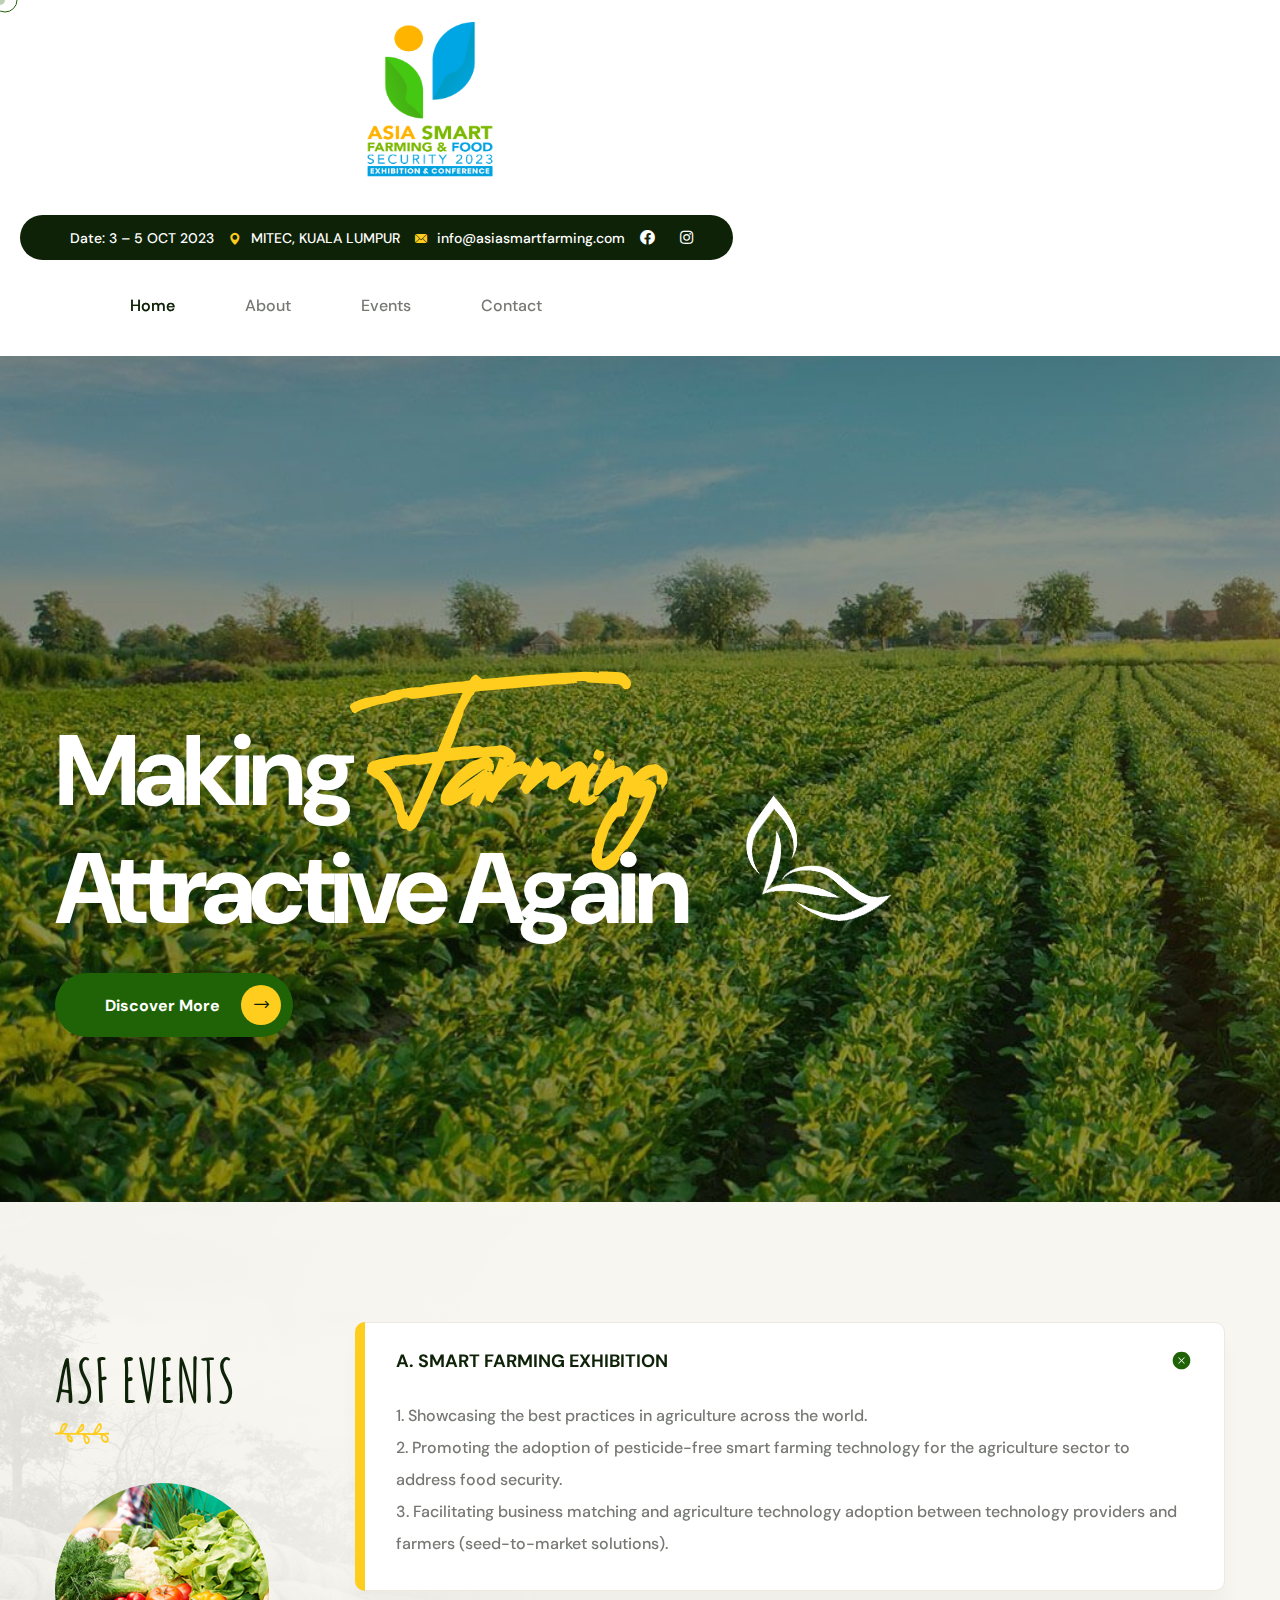
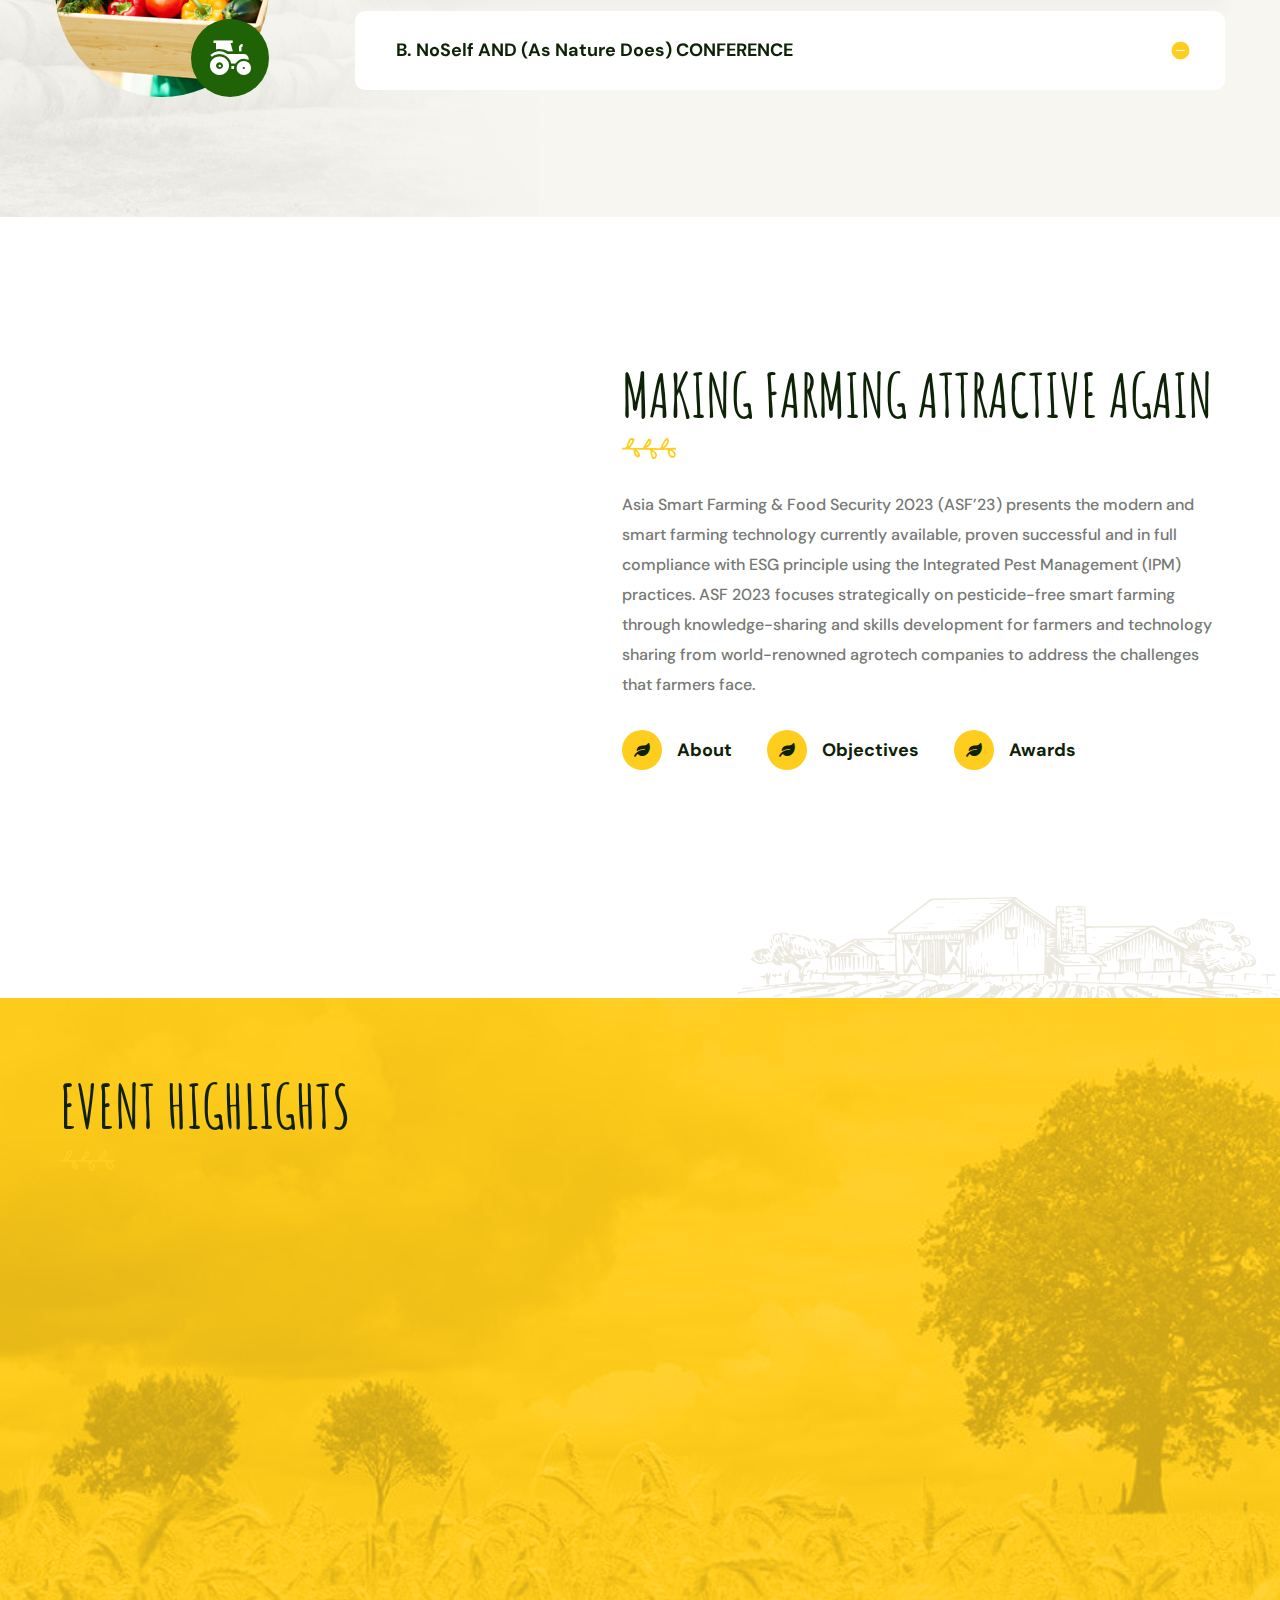
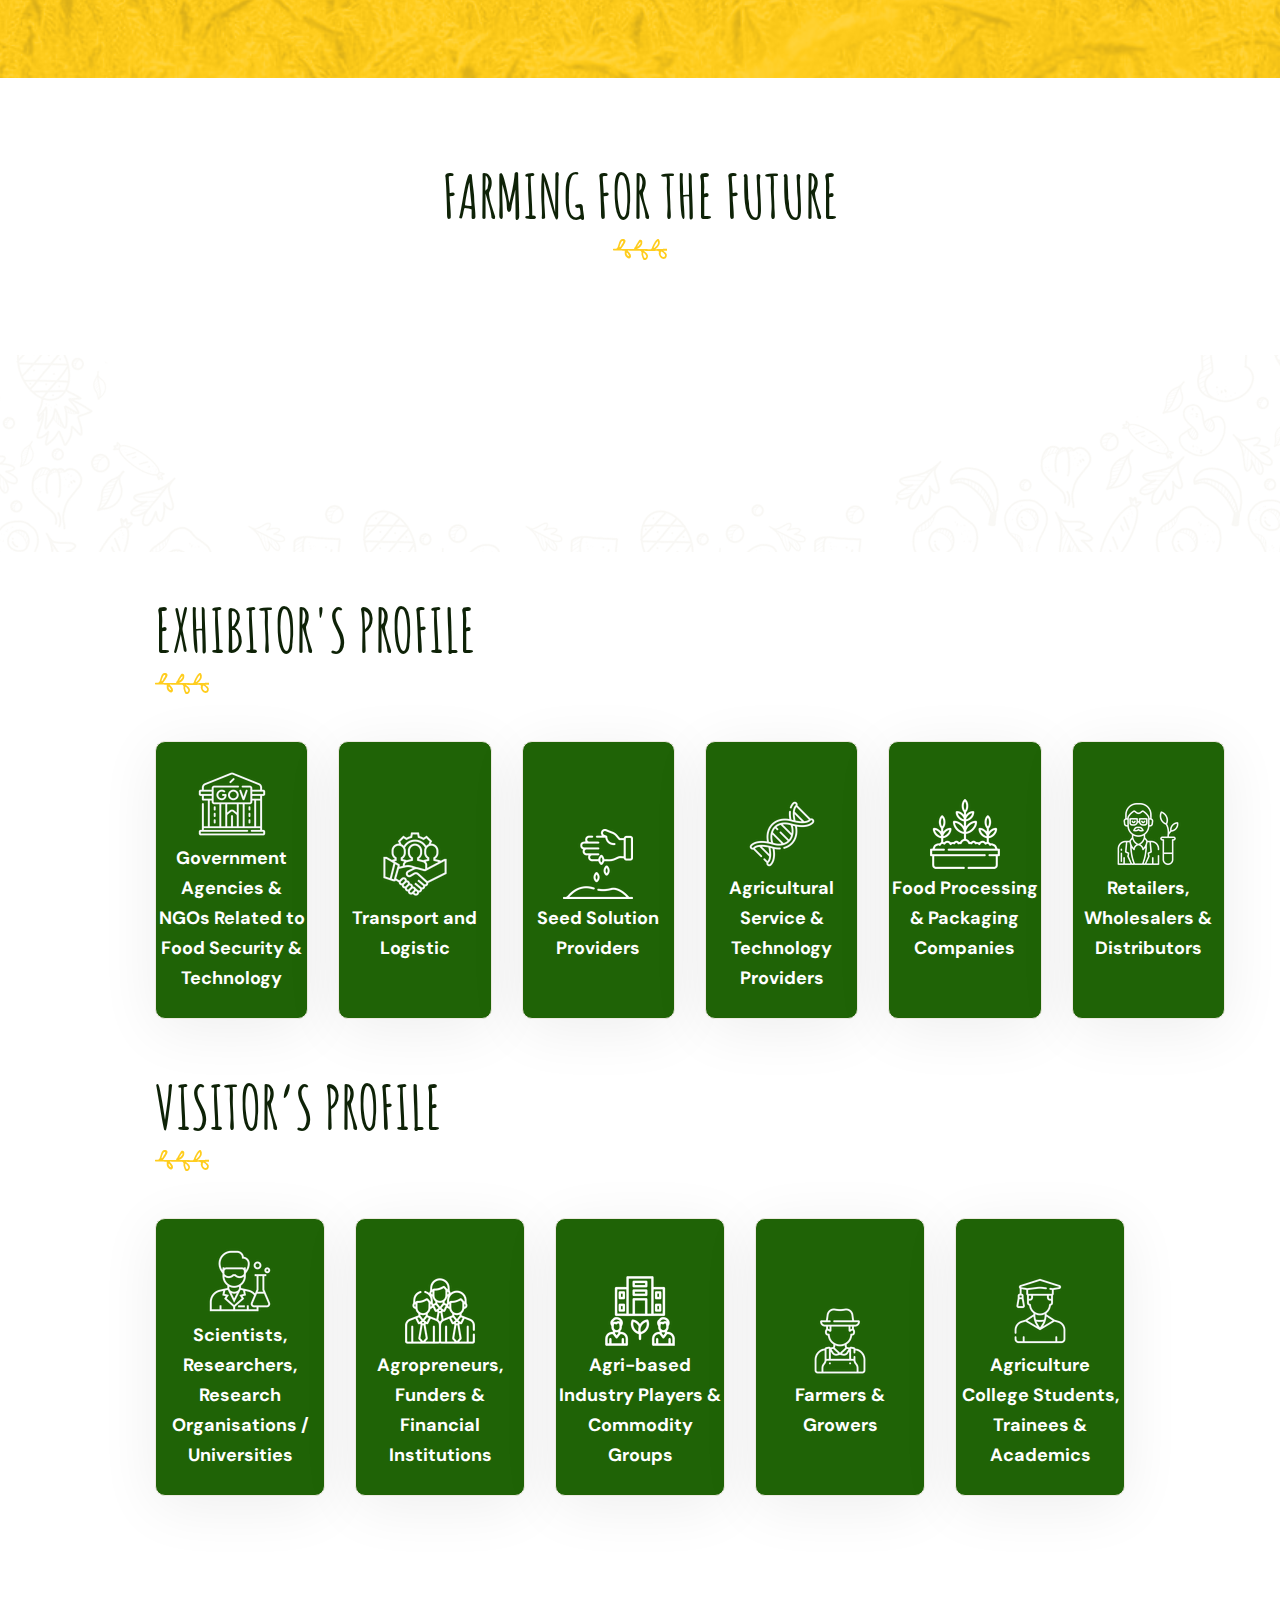
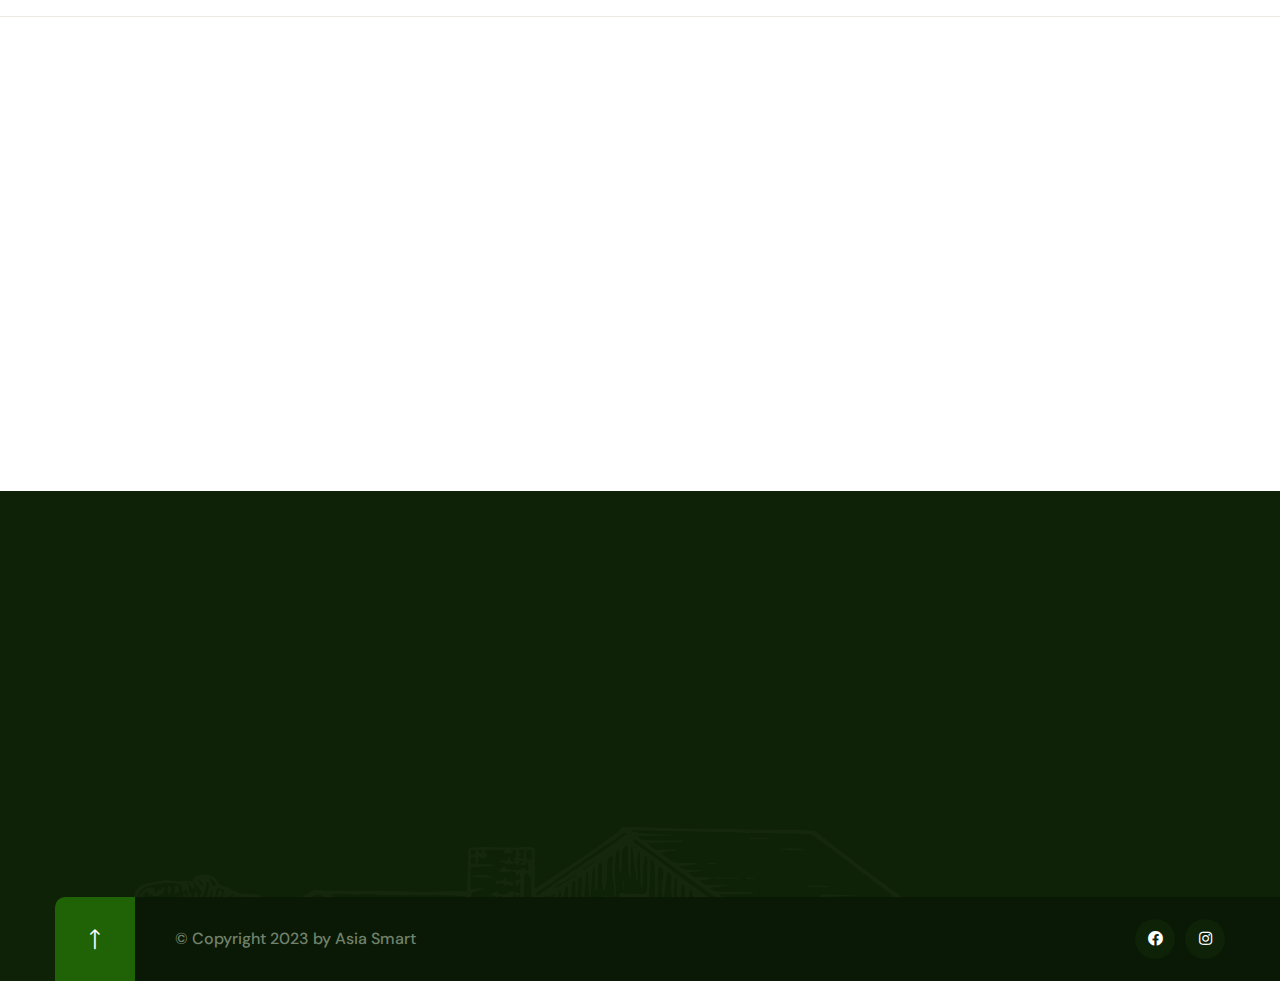
==== commit f8108ad4: "contact change" ====
--- a/index.html
+++ b/index.html
@@ -125,17 +125,17 @@
                                                 </li>
                                                 <li>
                                                     <a href="about.html">About</a>
+                                                </li>
+                                                <li>
+                                                    <a href="#">Events</a>
                                                     <ul class="shadow-box">
                                                         <li><a href="conference.html">Conference</a></li>
                                                         <li><a href="exhibition.html">Exhibition </a></li>
                                                         <li><a href="speakers.html">Speakers </a></li>
                                                     </ul>
                                                 </li>
-                                                <li>
-                                                    <a href="#">Gallery</a>
-                                                </li>
                                                 <li >
-                                                    <a href="#">Contact </a>
+                                                    <a href="#footer">Contact </a>
                                                 </li>
                                             </ul>
                                             </div>
@@ -865,7 +865,7 @@
         <!--Brand One End-->
 
         <!--Site Footer Start-->
-        <footer class="site-footer">
+        <footer class="site-footer" id="footer">
             <div class="site-footer__top">
                 <div class="container">
                     <div class="site-footer__top-inner">
@@ -875,7 +875,9 @@
                             <div class="col-xl-3 col-lg-6 col-md-6 wow fadeInUp" data-wow-delay="100ms">
                                 <div class="footer-widget__column footer-widget__about">
                                     <div class="footer-widget__logo">
-                        <a href="index.html"><img src="assets/images/resources/logo-3.png" alt="" height="200" width="220"></a>
+                                        <a href="index.html">
+                                            <img src="assets/images/resources/logo-3.png" alt="" height="200" width="220">
+                                        </a>
                                     </div>
                                    
                                 </div>
--- a/assets/css/agrion.css
+++ b/assets/css/agrion.css
@@ -11936,7 +11936,7 @@
 /* custom css */
 .chairman-container{
   height: auto;
-  margin: 0 6%;
+  margin: 4% 6% 0;
   /* border: solid 1px black; */
 }
 .section-title-chairman{
@@ -11944,29 +11944,33 @@
   font-size: xx-large !important;
   margin: 1% 9% 1%;
 }
-.chairman_desc{
-  min-height: 500px;
-  width: 98%;
+.chairman_description_container{
+  height: auto;
+  /* width: 98%; */
   /* border: solid 2px red; */
-  margin: 2%  auto;
-  display: flex;
+  margin: 2% 2.5%;
+  display: flex;
+  justify-content: space-evenly;
   flex-wrap: wrap;
-  justify-content: space-around;
-  gap: 20;
 }
 .chairman_img{
-  height: 350px;
-  width: 30%;
-  /* border: solid 1px green; */
-  margin: 4% 0 0 8%;
+  height: 470px;
+  width: 550px;
+  /* border: solid 2px red; */
+  /* margin: 4% 0 0 8%; */
   object-fit: cover;
   align-content: center;
 }
+.chairman_img_data{
+  height: 350px;
+  width: 350;
+  margin: 7% 10%;
+}
 .chairman_details{
   height: 470px;
-  width: 50%;
+  width: 550px;
   /* border: solid 2px green; */
-  margin: 0%  0% 0% auto;
+  /* margin: 0%  0% 0% auto; */
 }
 .section-title-chairman_name{
   color: #000000;
@@ -11985,9 +11989,9 @@
 }
 .scientific_content_container{
   height: auto;
-  width: 95%;
+  width: 98%;
   /* border: solid 2px red; */
-  margin: 2% auto;
+  margin: 3% auto;
   display: flex;
   flex-wrap: wrap;
   justify-content: space-around;
@@ -11995,7 +11999,7 @@
 }
 .content_contain1{
   height: auto;
-  width: 45%;
+  width: 550px;
   /* border: solid 2px green; */
   margin-left: 3%;
 }
@@ -12047,7 +12051,12 @@
   margin: 2% auto;
   /* border: solid 2px green; */
   object-fit: cover;
-}
+  background-image: url('../images/resources/MITEC.jpg');
+  background-position: center;
+  background-size: cover;
+  background-repeat: no-repeat;
+}
+
 .venue_desc_container{
   height: auto;
   width: 90%;
@@ -12072,7 +12081,7 @@
   font-size: large;
 }
 .location_container{
-  height: 300px;
+  height: auto;
   width: 90%;
   margin: 3% auto;
   /* border: solid 2px red; */
@@ -12129,36 +12138,37 @@
 .section-title-speakers{
   color: #000000;
   font-size: xx-large !important;
-  margin: 1% 9% 0%;
+  margin: 1% 6% 0%;
 }
 .speakers_desc{
-  min-height: 500px;
-  width: 98%;
+  height: auto;
+  width: 95%;
   /* border: solid 2px red; */
   margin: 1%  auto;
   display: flex;
   flex-wrap: wrap;
   justify-content: space-around;
-  gap: 20;
 }
 .speakers_img{
   height: 350px;
-  width: 30%;
+  width: 350px;
   /* border: solid 1px green; */
-  margin: 4% 0 0 8%;
+  margin: 4% 0 4% 6%;
   object-fit: cover;
   align-content: center;
 }
 .speakers_details{
-  height: 470px;
-  width: 50%;
+  height: auto;
+  width: 600px;
   /* border: solid 2px green; */
-  margin: 4%  0% 0% auto;
+  margin: 4%  0% 2% 2%;
+  text-align: justify;
 }
 .section-title-speakers_name{
   color: #000000;
   font-size: xx-large !important;
   margin: 1% 8% 0.5%;
+  text-align: justify;
 }
 .section-sub-spearsname{
   margin: 1% 8% 0%;
@@ -12177,7 +12187,7 @@
 }
 .speaker_container{
   height: auto;
-  margin: 3% 4%;
+  margin: 5% 4%;
   /* border: solid 2px black; */
 }
 .speaker_content_container{
@@ -12185,22 +12195,26 @@
   width: 97%;
   /* border: solid 2px red; */
   margin: 3% auto;
-  gap: 10;
-}
-.speaker_content_container{
+  display: flex;
+  justify-content: space-evenly;
+  flex-wrap: wrap;
+}
+.speaker_content_contain1{
   height: auto;
-  width: 90%;
-  /* border: solid 2px green; */
-  margin-left: 10%;
+  width: 600px;
+  /* border: solid 2px green */
 }
 .box1{
   height: auto;
   display: flex;
   justify-content: space-around;
+  flex-wrap: wrap;
+  /* border: solid 2px yellow */
+
 }
 .speaker_profile_img{
-  height: 250px;
-  width: 250px;
+  height: 150px;
+  width: 150px;
   /* border: solid 2px red; */
   border-radius: 50%;
   margin: 3% 0 2%;
@@ -12208,13 +12222,13 @@
 }
 .speaker_profile_description{
   height: auto;
-  width: 650px;
+  width: 400px;
   /* border: solid 2px red; */
-  margin: 6% 0;
+  margin: 4% 0;
   white-space: wrap;
 }
 .speaker_head_text{
-  font-size: x-large;
+  font-size: 22px;
   color: #0e2207;
   font-weight: 600;
 }
@@ -12228,7 +12242,7 @@
 }
 .speaker_title{
   margin: 3% 0 0;
-  font-size: x-large;
+  /* font-size: large; */
   /* font-weight: bold; */
   color: #0e2207;
 
